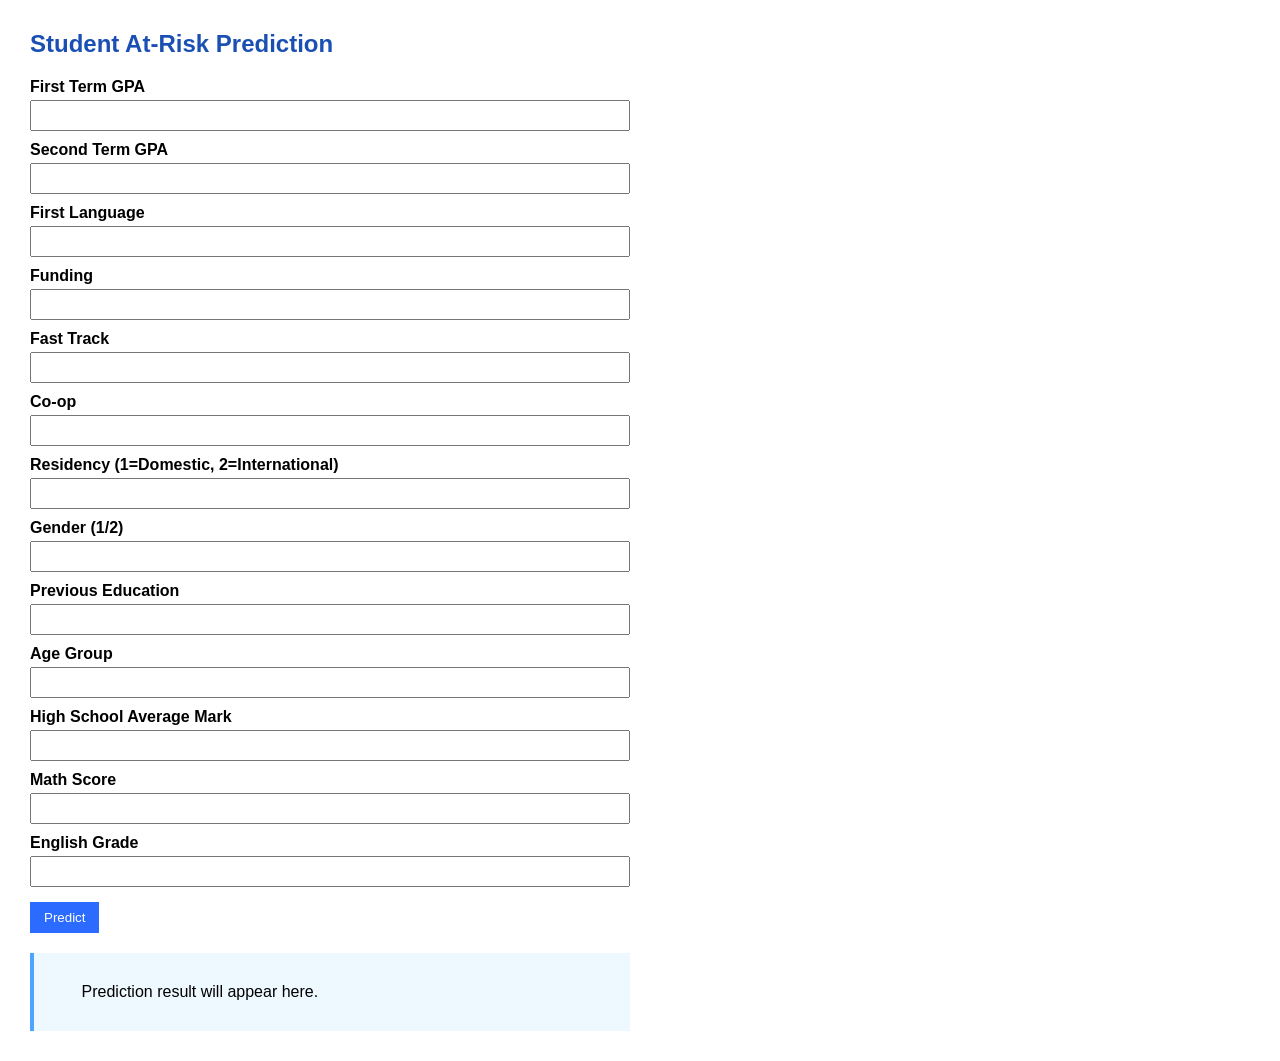
==== frontend/index.html @ 83ec0036 "Rebuild student at-risk prediction system" ====
<!DOCTYPE html>
<html lang="en">
<head>
    <meta charset="UTF-8">
    <title>Student At-Risk Predictor</title>
    <link rel="stylesheet" href="style.css">
</head>
<body>

<div class="container">
    <h2>Student At-Risk Prediction</h2>

    <form id="predictForm">
        <label>First Term GPA
            <input type="number" step="0.01" name="FirstTermGpa" required>
        </label>

        <label>Second Term GPA
            <input type="number" step="0.01" name="SecondTermGpa" required>
        </label>

        <label>First Language
            <input type="number" step="1" name="FirstLanguage" required>
        </label>

        <label>Funding
            <input type="number" step="1" name="Funding" required>
        </label>

        <label>Fast Track
            <input type="number" step="1" name="FastTrack" required>
        </label>

        <label>Co-op
            <input type="number" step="1" name="Coop" required>
        </label>

        <label>Residency (1=Domestic, 2=International)
            <input type="number" step="1" name="Residency" required>
        </label>

        <label>Gender (1/2)
            <input type="number" step="1" name="Gender" required>
        </label>

        <label>Previous Education
            <input type="number" step="1" name="PrevEducation" required>
        </label>

        <label>Age Group
            <input type="number" step="1" name="AgeGroup" required>
        </label>

        <label>High School Average Mark
            <input type="number" step="0.1" name="HighSchoolAvgMark" required>
        </label>

        <label>Math Score
            <input type="number" step="0.1" name="MathScore" required>
        </label>

        <label>English Grade
            <input type="number" step="0.1" name="EnglishGrade" required>
        </label>

        <button type="submit">Predict</button>
    </form>

    <div id="userResult" class="result-box">
        Prediction result will appear here.
    </div>
</div>

<script src="script.js"></script>
</body>
</html>
---- frontend/style.css ----
body {
    font-family: Arial, sans-serif;
    margin: 30px;
}

h1, h2 {
    color: #1a4fb3;
}

.container {
    max-width: 600px;
}

label {
    display: block;
    margin-top: 10px;
    font-weight: bold;
}

input {
    width: 100%;
    padding: 6px;
    margin-top: 4px;
    box-sizing: border-box;
}

button {
    margin-top: 15px;
    padding: 8px 14px;
    background-color: #2c6bff;
    color: white;
    border: none;
    cursor: pointer;
}

button:hover {
    background-color: #244fcc;
}

.result-box {
    margin-top: 20px;
    padding: 12px;
    background-color: #eef8ff;
    border-left: 4px solid #4ea3ff;
    min-height: 40px;
    white-space: pre-wrap;
}
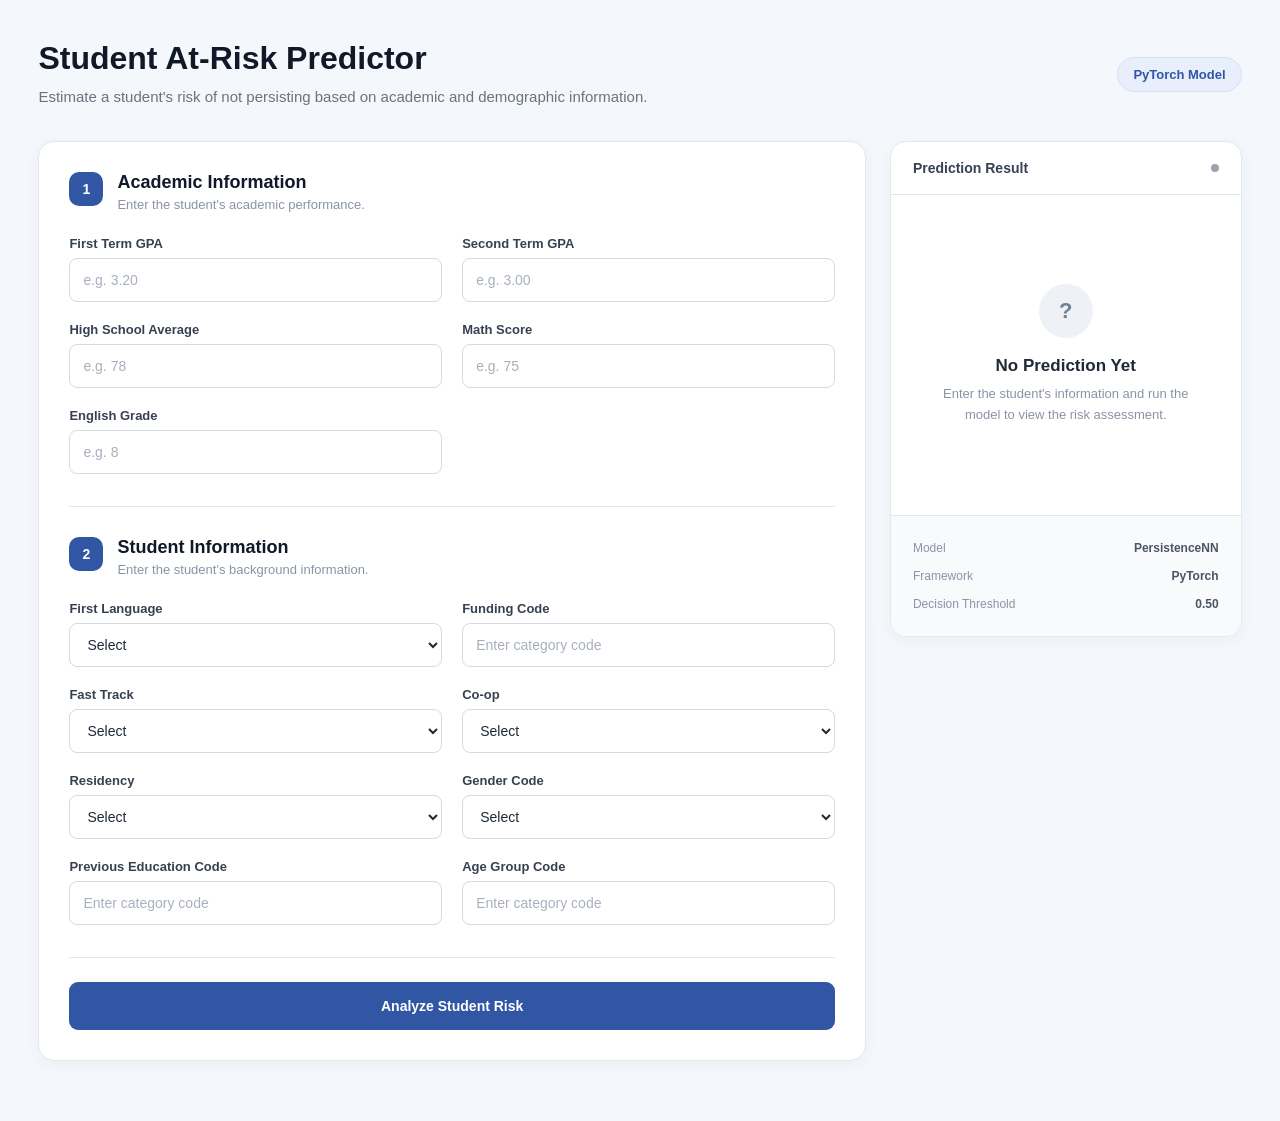
==== commit 1978d77d: "Improve web interface and add admin dashboard" ====
--- a/frontend/index.html
+++ b/frontend/index.html
@@ -2,75 +2,338 @@
 <html lang="en">
 <head>
     <meta charset="UTF-8">
+    <meta name="viewport" content="width=device-width, initial-scale=1.0">
+
     <title>Student At-Risk Predictor</title>
+
     <link rel="stylesheet" href="style.css">
 </head>
+
 <body>
 
-<div class="container">
-    <h2>Student At-Risk Prediction</h2>
-
-    <form id="predictForm">
-        <label>First Term GPA
-            <input type="number" step="0.01" name="FirstTermGpa" required>
-        </label>
-
-        <label>Second Term GPA
-            <input type="number" step="0.01" name="SecondTermGpa" required>
-        </label>
-
-        <label>First Language
-            <input type="number" step="1" name="FirstLanguage" required>
-        </label>
-
-        <label>Funding
-            <input type="number" step="1" name="Funding" required>
-        </label>
-
-        <label>Fast Track
-            <input type="number" step="1" name="FastTrack" required>
-        </label>
-
-        <label>Co-op
-            <input type="number" step="1" name="Coop" required>
-        </label>
-
-        <label>Residency (1=Domestic, 2=International)
-            <input type="number" step="1" name="Residency" required>
-        </label>
-
-        <label>Gender (1/2)
-            <input type="number" step="1" name="Gender" required>
-        </label>
-
-        <label>Previous Education
-            <input type="number" step="1" name="PrevEducation" required>
-        </label>
-
-        <label>Age Group
-            <input type="number" step="1" name="AgeGroup" required>
-        </label>
-
-        <label>High School Average Mark
-            <input type="number" step="0.1" name="HighSchoolAvgMark" required>
-        </label>
-
-        <label>Math Score
-            <input type="number" step="0.1" name="MathScore" required>
-        </label>
-
-        <label>English Grade
-            <input type="number" step="0.1" name="EnglishGrade" required>
-        </label>
-
-        <button type="submit">Predict</button>
-    </form>
-
-    <div id="userResult" class="result-box">
-        Prediction result will appear here.
-    </div>
+<div class="page-container">
+
+    <!-- Header -->
+    <header class="header">
+        <div>
+            <h1>Student At-Risk Predictor</h1>
+            <p>
+                Estimate a student's risk of not persisting based on
+                academic and demographic information.
+            </p>
+        </div>
+
+        <div class="model-badge">
+            PyTorch Model
+        </div>
+    </header>
+
+
+    <main class="dashboard">
+
+        <!-- =========================
+             INPUT SECTION
+        ========================== -->
+        <section class="input-panel">
+
+            <form id="predictForm">
+
+                <!-- Academic Information -->
+                <div class="form-section">
+
+                    <div class="section-title">
+                        <span class="section-number">1</span>
+
+                        <div>
+                            <h2>Academic Information</h2>
+                            <p>Enter the student's academic performance.</p>
+                        </div>
+                    </div>
+
+
+                    <div class="form-grid">
+
+                        <div class="form-group">
+                            <label for="FirstTermGpa">First Term GPA</label>
+
+                            <input
+                                id="FirstTermGpa"
+                                type="number"
+                                name="FirstTermGpa"
+                                min="0"
+                                max="4.5"
+                                step="0.01"
+                                placeholder="e.g. 3.20"
+                                required
+                            >
+                        </div>
+
+
+                        <div class="form-group">
+                            <label for="SecondTermGpa">Second Term GPA</label>
+
+                            <input
+                                id="SecondTermGpa"
+                                type="number"
+                                name="SecondTermGpa"
+                                min="0"
+                                max="4.5"
+                                step="0.01"
+                                placeholder="e.g. 3.00"
+                                required
+                            >
+                        </div>
+
+
+                        <div class="form-group">
+                            <label for="HighSchoolAvgMark">
+                                High School Average
+                            </label>
+
+                            <input
+                                id="HighSchoolAvgMark"
+                                type="number"
+                                name="HighSchoolAvgMark"
+                                min="0"
+                                max="100"
+                                step="0.1"
+                                placeholder="e.g. 78"
+                                required
+                            >
+                        </div>
+
+
+                        <div class="form-group">
+                            <label for="MathScore">Math Score</label>
+
+                            <input
+                                id="MathScore"
+                                type="number"
+                                name="MathScore"
+                                min="0"
+                                max="100"
+                                step="0.1"
+                                placeholder="e.g. 75"
+                                required
+                            >
+                        </div>
+
+
+                        <div class="form-group">
+                            <label for="EnglishGrade">English Grade</label>
+
+                            <input
+                                id="EnglishGrade"
+                                type="number"
+                                name="EnglishGrade"
+                                min="0"
+                                step="0.1"
+                                placeholder="e.g. 8"
+                                required
+                            >
+                        </div>
+
+                    </div>
+                </div>
+
+
+                <!-- Student Information -->
+                <div class="form-section">
+
+                    <div class="section-title">
+                        <span class="section-number">2</span>
+
+                        <div>
+                            <h2>Student Information</h2>
+                            <p>Enter the student's background information.</p>
+                        </div>
+                    </div>
+
+
+                    <div class="form-grid">
+
+                        <div class="form-group">
+                            <label for="FirstLanguage">First Language</label>
+
+                            <select
+                                id="FirstLanguage"
+                                name="FirstLanguage"
+                                required
+                            >
+                                <option value="">Select</option>
+                                <option value="1">English</option>
+                                <option value="2">Other</option>
+                            </select>
+                        </div>
+
+
+                        <div class="form-group">
+                            <label for="Funding">Funding Code</label>
+
+                            <input
+                                id="Funding"
+                                type="number"
+                                name="Funding"
+                                step="1"
+                                placeholder="Enter category code"
+                                required
+                            >
+                        </div>
+
+
+                        <div class="form-group">
+                            <label for="FastTrack">Fast Track</label>
+
+                            <select
+                                id="FastTrack"
+                                name="FastTrack"
+                                required
+                            >
+                                <option value="">Select</option>
+                                <option value="1">Yes</option>
+                                <option value="0">No</option>
+                            </select>
+                        </div>
+
+
+                        <div class="form-group">
+                            <label for="Coop">Co-op</label>
+
+                            <select
+                                id="Coop"
+                                name="Coop"
+                                required
+                            >
+                                <option value="">Select</option>
+                                <option value="1">Yes</option>
+                                <option value="0">No</option>
+                            </select>
+                        </div>
+
+
+                        <div class="form-group">
+                            <label for="Residency">Residency</label>
+
+                            <select
+                                id="Residency"
+                                name="Residency"
+                                required
+                            >
+                                <option value="">Select</option>
+                                <option value="1">Domestic</option>
+                                <option value="2">International</option>
+                            </select>
+                        </div>
+
+
+                        <div class="form-group">
+                            <label for="Gender">Gender Code</label>
+
+                            <select id="Gender" name="Gender" required>
+                                <option value="">Select</option>
+                                <option value="1">Code 1</option>
+                                <option value="2">Code 2</option>
+                            </select>
+                        </div>
+
+
+                        <div class="form-group">
+                            <label for="PrevEducation">Previous Education Code</label>
+
+                            <input
+                                id="PrevEducation"
+                                type="number"
+                                name="PrevEducation"
+                                step="1"
+                                placeholder="Enter category code"
+                                required
+                            >
+                        </div>
+
+
+                        <div class="form-group">
+                            <label for="AgeGroup">Age Group Code</label>
+
+                            <input
+                                id="AgeGroup"
+                                type="number"
+                                name="AgeGroup"
+                                step="1"
+                                placeholder="Enter category code"
+                                required
+                            >
+                        </div>
+
+                    </div>
+                </div>
+
+
+                <button class="predict-button" type="submit">
+                    Analyze Student Risk
+                </button>
+
+            </form>
+
+        </section>
+
+
+        <!-- =========================
+             RESULT SECTION
+        ========================== -->
+        <aside class="result-panel">
+
+            <div class="result-header">
+                <span>Prediction Result</span>
+                <span class="status-dot"></span>
+            </div>
+
+
+            <div id="userResult" class="result-content">
+
+                <div class="empty-result">
+
+                    <div class="result-icon">
+                        ?
+                    </div>
+
+                    <h2>No Prediction Yet</h2>
+
+                    <p>
+                        Enter the student's information and run the model
+                        to view the risk assessment.
+                    </p>
+
+                </div>
+
+            </div>
+
+
+            <div class="model-info">
+
+                <div>
+                    <span>Model</span>
+                    <strong>PersistenceNN</strong>
+                </div>
+
+                <div>
+                    <span>Framework</span>
+                    <strong>PyTorch</strong>
+                </div>
+
+                <div>
+                    <span>Decision Threshold</span>
+                    <strong>0.50</strong>
+                </div>
+
+            </div>
+
+        </aside>
+
+    </main>
+
 </div>
 
 <script src="script.js"></script>
+
 </body>
-</html>
+</html>
--- a/frontend/style.css
+++ b/frontend/style.css
@@ -1,47 +1,959 @@
+/* =========================
+   Global
+========================= */
+
+* {
+    box-sizing: border-box;
+    margin: 0;
+    padding: 0;
+}
+
 body {
-    font-family: Arial, sans-serif;
-    margin: 30px;
-}
-
-h1, h2 {
-    color: #1a4fb3;
-}
-
-.container {
-    max-width: 600px;
-}
-
-label {
+    min-height: 100vh;
+    font-family:
+        Inter,
+        -apple-system,
+        BlinkMacSystemFont,
+        "Segoe UI",
+        sans-serif;
+
+    background: #f4f7fb;
+    color: #1f2937;
+}
+
+
+/* =========================
+   Page Layout
+========================= */
+
+.page-container {
+    width: min(1400px, 94%);
+    margin: 0 auto;
+    padding: 40px 0 60px;
+}
+
+
+/* =========================
+   Header
+========================= */
+
+.header {
+    display: flex;
+    justify-content: space-between;
+    align-items: center;
+    gap: 30px;
+
+    margin-bottom: 32px;
+}
+
+.header h1 {
+    font-size: 32px;
+    font-weight: 700;
+    color: #111827;
+    margin-bottom: 8px;
+}
+
+.header p {
+    max-width: 700px;
+
+    font-size: 15px;
+    line-height: 1.6;
+    color: #6b7280;
+}
+
+.model-badge {
+    flex-shrink: 0;
+
+    padding: 9px 15px;
+
+    background: #e8eefc;
+    color: #3157a4;
+
+    border: 1px solid #d6e0f5;
+    border-radius: 20px;
+
+    font-size: 13px;
+    font-weight: 600;
+}
+
+
+/* =========================
+   Dashboard
+========================= */
+
+.dashboard {
+    display: grid;
+    grid-template-columns: minmax(0, 2fr) minmax(300px, 0.85fr);
+    gap: 24px;
+    align-items: start;
+}
+
+
+/* =========================
+   Input Panel
+========================= */
+
+.input-panel {
+    background: #ffffff;
+
+    border: 1px solid #e5e7eb;
+    border-radius: 16px;
+
+    padding: 30px;
+
+    box-shadow: 0 4px 18px rgba(0, 0, 0, 0.04);
+}
+
+
+/* =========================
+   Form Sections
+========================= */
+
+.form-section {
+    padding-bottom: 32px;
+    margin-bottom: 30px;
+
+    border-bottom: 1px solid #e5e7eb;
+}
+
+.form-section:last-of-type {
+    margin-bottom: 24px;
+}
+
+.section-title {
+    display: flex;
+    align-items: flex-start;
+    gap: 14px;
+
+    margin-bottom: 24px;
+}
+
+.section-number {
+    display: flex;
+    align-items: center;
+    justify-content: center;
+
+    width: 34px;
+    height: 34px;
+
+    flex-shrink: 0;
+
+    border-radius: 10px;
+
+    background: #3157a4;
+    color: white;
+
+    font-size: 14px;
+    font-weight: 700;
+}
+
+.section-title h2 {
+    font-size: 18px;
+    font-weight: 650;
+    color: #111827;
+
+    margin-bottom: 4px;
+}
+
+.section-title p {
+    font-size: 13px;
+    color: #8a94a6;
+}
+
+
+/* =========================
+   Form Grid
+========================= */
+
+.form-grid {
+    display: grid;
+    grid-template-columns: repeat(2, minmax(0, 1fr));
+    gap: 20px;
+}
+
+.form-group {
+    display: flex;
+    flex-direction: column;
+    gap: 7px;
+}
+
+.form-group label {
+    font-size: 13px;
+    font-weight: 600;
+    color: #374151;
+}
+
+
+/* =========================
+   Inputs
+========================= */
+
+.form-group input,
+.form-group select {
+    width: 100%;
+    height: 44px;
+
+    padding: 0 13px;
+
+    font: inherit;
+    font-size: 14px;
+
+    color: #1f2937;
+    background: #ffffff;
+
+    border: 1px solid #d6dbe3;
+    border-radius: 8px;
+
+    outline: none;
+
+    transition:
+        border-color 0.15s ease,
+        box-shadow 0.15s ease;
+}
+
+.form-group input::placeholder {
+    color: #a8b0bd;
+}
+
+.form-group input:hover,
+.form-group select:hover {
+    border-color: #aeb8c8;
+}
+
+.form-group input:focus,
+.form-group select:focus {
+    border-color: #4b6fb8;
+
+    box-shadow:
+        0 0 0 3px rgba(75, 111, 184, 0.12);
+}
+
+
+/* =========================
+   Predict Button
+========================= */
+
+.predict-button {
+    width: 100%;
+    height: 48px;
+
+    border: none;
+    border-radius: 9px;
+
+    background: #3157a4;
+    color: #ffffff;
+
+    font-size: 14px;
+    font-weight: 650;
+
+    cursor: pointer;
+
+    transition:
+        background 0.15s ease,
+        transform 0.1s ease,
+        box-shadow 0.15s ease;
+}
+
+.predict-button:hover {
+    background: #294a8b;
+
+    box-shadow:
+        0 5px 14px rgba(49, 87, 164, 0.18);
+}
+
+.predict-button:active {
+    transform: translateY(1px);
+}
+
+
+/* =========================
+   Result Panel
+========================= */
+
+.result-panel {
+    position: sticky;
+    top: 24px;
+
+    background: #ffffff;
+
+    border: 1px solid #e5e7eb;
+    border-radius: 16px;
+
+    overflow: hidden;
+
+    box-shadow: 0 4px 18px rgba(0, 0, 0, 0.04);
+}
+
+.result-header {
+    display: flex;
+    justify-content: space-between;
+    align-items: center;
+
+    padding: 18px 22px;
+
+    border-bottom: 1px solid #e5e7eb;
+
+    font-size: 14px;
+    font-weight: 650;
+    color: #374151;
+}
+
+.status-dot {
+    width: 8px;
+    height: 8px;
+
+    border-radius: 50%;
+
+    background: #9ca3af;
+}
+
+
+/* =========================
+   Empty Result
+========================= */
+
+.result-content {
+    min-height: 320px;
+
+    display: flex;
+    align-items: center;
+    justify-content: center;
+
+    padding: 35px 25px;
+}
+
+.empty-result {
+    max-width: 280px;
+    text-align: center;
+}
+
+.result-icon {
+    width: 54px;
+    height: 54px;
+
+    display: flex;
+    align-items: center;
+    justify-content: center;
+
+    margin: 0 auto 18px;
+
+    border-radius: 50%;
+
+    background: #eef2f7;
+    color: #718096;
+
+    font-size: 22px;
+    font-weight: 700;
+}
+
+.empty-result h2 {
+    margin-bottom: 8px;
+
+    font-size: 17px;
+    color: #1f2937;
+}
+
+.empty-result p {
+    font-size: 13px;
+    line-height: 1.6;
+    color: #8a94a6;
+}
+
+
+/* =========================
+   Prediction Result
+   (used by JavaScript later)
+========================= */
+
+.prediction-result {
+    width: 100%;
+    text-align: center;
+}
+
+.prediction-label {
+    display: inline-block;
+
+    padding: 7px 13px;
+    margin-bottom: 18px;
+
+    border-radius: 20px;
+
+    font-size: 13px;
+    font-weight: 700;
+}
+
+.prediction-result h2 {
+    margin-bottom: 6px;
+
+    font-size: 27px;
+    color: #111827;
+}
+
+.prediction-result p {
+    color: #6b7280;
+    font-size: 13px;
+}
+
+.probability-value {
+    margin: 22px 0 10px;
+
+    font-size: 38px;
+    font-weight: 750;
+    color: #111827;
+}
+
+
+/* =========================
+   Progress Bar
+========================= */
+
+.progress-container {
+    width: 100%;
+    height: 9px;
+
+    margin: 14px 0 8px;
+
+    background: #e8ecf2;
+
+    border-radius: 20px;
+    overflow: hidden;
+}
+
+.progress-bar {
+    height: 100%;
+
+    border-radius: 20px;
+
+    background: #3157a4;
+
+    transition: width 0.4s ease;
+}
+
+
+/* =========================
+   Prediction States
+========================= */
+
+.at-risk .prediction-label {
+    background: #fff0f0;
+    color: #b42318;
+}
+
+.at-risk .progress-bar {
+    background: #c94a4a;
+}
+
+.not-at-risk .prediction-label {
+    background: #eaf7ef;
+    color: #237a45;
+}
+
+.not-at-risk .progress-bar {
+    background: #3b8c5a;
+}
+
+
+/* =========================
+   Model Information
+========================= */
+
+.model-info {
+    padding: 18px 22px;
+
+    background: #f9fafc;
+
+    border-top: 1px solid #e5e7eb;
+}
+
+.model-info div {
+    display: flex;
+    justify-content: space-between;
+    gap: 15px;
+
+    padding: 7px 0;
+
+    font-size: 12px;
+}
+
+.model-info span {
+    color: #8a94a6;
+}
+
+.model-info strong {
+    color: #4b5563;
+    font-weight: 600;
+}
+
+
+/* =========================
+   Responsive
+========================= */
+
+@media (max-width: 950px) {
+
+    .dashboard {
+        grid-template-columns: 1fr;
+    }
+
+    .result-panel {
+        position: static;
+    }
+
+}
+
+
+@media (max-width: 650px) {
+
+    .page-container {
+        width: 92%;
+        padding-top: 24px;
+    }
+
+    .header {
+        align-items: flex-start;
+        flex-direction: column;
+    }
+
+    .header h1 {
+        font-size: 25px;
+    }
+
+    .input-panel {
+        padding: 22px 18px;
+    }
+
+    .form-grid {
+        grid-template-columns: 1fr;
+    }
+
+}
+
+/* =========================
+   Admin Dashboard
+========================= */
+
+.hidden {
+    display: none !important;
+}
+
+
+/* Navigation */
+
+.back-link {
+    flex-shrink: 0;
+
+    padding: 10px 15px;
+
+    color: #3157a4;
+    background: #ffffff;
+
+    border: 1px solid #d6dbe3;
+    border-radius: 8px;
+
+    font-size: 13px;
+    font-weight: 600;
+
+    text-decoration: none;
+
+    transition:
+        background 0.15s ease,
+        border-color 0.15s ease;
+}
+
+.back-link:hover {
+    background: #f5f7fb;
+    border-color: #aeb8c8;
+}
+
+
+/* Status */
+
+.admin-status {
+    padding: 22px;
+
+    background: #ffffff;
+
+    border: 1px solid #e5e7eb;
+    border-radius: 12px;
+
+    color: #6b7280;
+
+    font-size: 14px;
+    line-height: 1.6;
+}
+
+.admin-error {
+    background: #fff7f7;
+    border-color: #f2cccc;
+    color: #a33a3a;
+}
+
+
+/* Main Dashboard */
+
+.admin-dashboard {
+    display: flex;
+    flex-direction: column;
+    gap: 24px;
+}
+
+
+/* =========================
+   Metric Cards
+========================= */
+
+.metrics-grid {
+    display: grid;
+
+    grid-template-columns:
+        repeat(4, minmax(0, 1fr));
+
+    gap: 18px;
+}
+
+.metric-card {
+    display: flex;
+    flex-direction: column;
+
+    min-height: 150px;
+
+    padding: 22px;
+
+    background: #ffffff;
+
+    border: 1px solid #e5e7eb;
+    border-radius: 14px;
+
+    box-shadow:
+        0 4px 18px rgba(0, 0, 0, 0.035);
+}
+
+.metric-name {
+    margin-bottom: 16px;
+
+    color: #6b7280;
+
+    font-size: 12px;
+    font-weight: 600;
+
+    text-transform: uppercase;
+    letter-spacing: 0.04em;
+}
+
+.metric-card strong {
+    margin-bottom: 9px;
+
+    color: #111827;
+
+    font-size: 30px;
+    font-weight: 700;
+}
+
+.metric-description {
+    margin-top: auto;
+
+    color: #9ca3af;
+
+    font-size: 12px;
+}
+
+
+/* =========================
+   Admin Content
+========================= */
+
+.admin-content-grid {
+    display: grid;
+
+    grid-template-columns:
+        minmax(0, 1.5fr)
+        minmax(300px, 0.8fr);
+
+    gap: 24px;
+
+    align-items: start;
+}
+
+.admin-card {
+    background: #ffffff;
+
+    border: 1px solid #e5e7eb;
+    border-radius: 16px;
+
+    overflow: hidden;
+
+    box-shadow:
+        0 4px 18px rgba(0, 0, 0, 0.035);
+}
+
+.admin-card-header {
+    display: flex;
+
+    justify-content: space-between;
+    align-items: center;
+
+    gap: 20px;
+
+    padding: 22px 24px;
+
+    border-bottom: 1px solid #e5e7eb;
+}
+
+.admin-card-header h2 {
+    margin-bottom: 4px;
+
+    color: #111827;
+
+    font-size: 16px;
+}
+
+.admin-card-header p {
+    color: #8a94a6;
+
+    font-size: 12px;
+}
+
+
+/* =========================
+   Model Status
+========================= */
+
+.online-badge {
+    padding: 6px 10px;
+
+    background: #eaf7ef;
+    color: #237a45;
+
+    border-radius: 20px;
+
+    font-size: 11px;
+    font-weight: 700;
+}
+
+.online-badge::before {
+    content: "";
+
+    display: inline-block;
+
+    width: 6px;
+    height: 6px;
+
+    margin-right: 6px;
+
+    background: #3b8c5a;
+
+    border-radius: 50%;
+
+    vertical-align: 1px;
+}
+
+
+/* =========================
+   Confusion Matrix
+========================= */
+
+.matrix-wrapper {
+    padding: 25px;
+}
+
+.matrix-axis-title {
+    margin-bottom: 12px;
+
+    text-align: center;
+
+    color: #8a94a6;
+
+    font-size: 11px;
+
+    text-transform: uppercase;
+    letter-spacing: 0.06em;
+}
+
+.confusion-matrix {
+    width: 100%;
+
+    border-collapse: separate;
+    border-spacing: 8px;
+}
+
+.confusion-matrix th {
+    padding: 10px;
+
+    color: #6b7280;
+
+    font-size: 11px;
+    font-weight: 600;
+
+    text-align: center;
+}
+
+.confusion-matrix tbody th {
+    width: 120px;
+
+    text-align: right;
+
+    line-height: 1.4;
+}
+
+.confusion-matrix td {
+    height: 120px;
+
+    padding: 16px;
+
+    border-radius: 10px;
+
+    text-align: center;
+}
+
+.confusion-matrix td strong {
     display: block;
-    margin-top: 10px;
-    font-weight: bold;
-}
-
-input {
-    width: 100%;
-    padding: 6px;
-    margin-top: 4px;
-    box-sizing: border-box;
-}
-
-button {
-    margin-top: 15px;
-    padding: 8px 14px;
-    background-color: #2c6bff;
-    color: white;
-    border: none;
-    cursor: pointer;
-}
-
-button:hover {
-    background-color: #244fcc;
-}
-
-.result-box {
-    margin-top: 20px;
-    padding: 12px;
-    background-color: #eef8ff;
-    border-left: 4px solid #4ea3ff;
-    min-height: 40px;
-    white-space: pre-wrap;
-}
+
+    margin-bottom: 5px;
+
+    font-size: 28px;
+}
+
+.confusion-matrix td span {
+    font-size: 11px;
+}
+
+
+/* Correct classifications */
+
+.matrix-good {
+    background: #edf7f1;
+    color: #237a45;
+}
+
+
+/* False positive */
+
+.matrix-warning {
+    background: #fff7e8;
+    color: #9a6815;
+}
+
+
+/* False negative */
+
+.matrix-danger {
+    background: #fff0f0;
+    color: #b42318;
+}
+
+
+/* =========================
+   Model Details
+========================= */
+
+.details-list {
+    padding: 12px 24px;
+}
+
+.detail-row {
+    display: flex;
+
+    justify-content: space-between;
+    align-items: center;
+
+    gap: 20px;
+
+    padding: 13px 0;
+
+    border-bottom: 1px solid #eef0f3;
+
+    font-size: 13px;
+}
+
+.detail-row:last-child {
+    border-bottom: none;
+}
+
+.detail-row span {
+    color: #8a94a6;
+}
+
+.detail-row strong {
+    color: #374151;
+
+    font-weight: 600;
+
+    text-align: right;
+}
+
+
+/* =========================
+   Model Note
+========================= */
+
+.model-note {
+    margin: 8px 24px 24px;
+
+    padding: 15px;
+
+    background: #f5f7fb;
+
+    border-radius: 9px;
+}
+
+.model-note strong {
+    display: block;
+
+    margin-bottom: 6px;
+
+    color: #4b5563;
+
+    font-size: 12px;
+}
+
+.model-note p {
+    color: #7b8493;
+
+    font-size: 11px;
+    line-height: 1.6;
+}
+
+
+/* =========================
+   Admin Responsive
+========================= */
+
+@media (max-width: 1000px) {
+
+    .metrics-grid {
+        grid-template-columns:
+            repeat(2, minmax(0, 1fr));
+    }
+
+    .admin-content-grid {
+        grid-template-columns: 1fr;
+    }
+
+}
+
+
+@media (max-width: 600px) {
+
+    .metrics-grid {
+        grid-template-columns: 1fr;
+    }
+
+    .confusion-matrix {
+        border-spacing: 4px;
+    }
+
+    .confusion-matrix td {
+        height: 95px;
+        padding: 10px 5px;
+    }
+
+    .confusion-matrix td strong {
+        font-size: 22px;
+    }
+
+    .confusion-matrix tbody th {
+        width: 80px;
+        font-size: 10px;
+    }
+
+}
